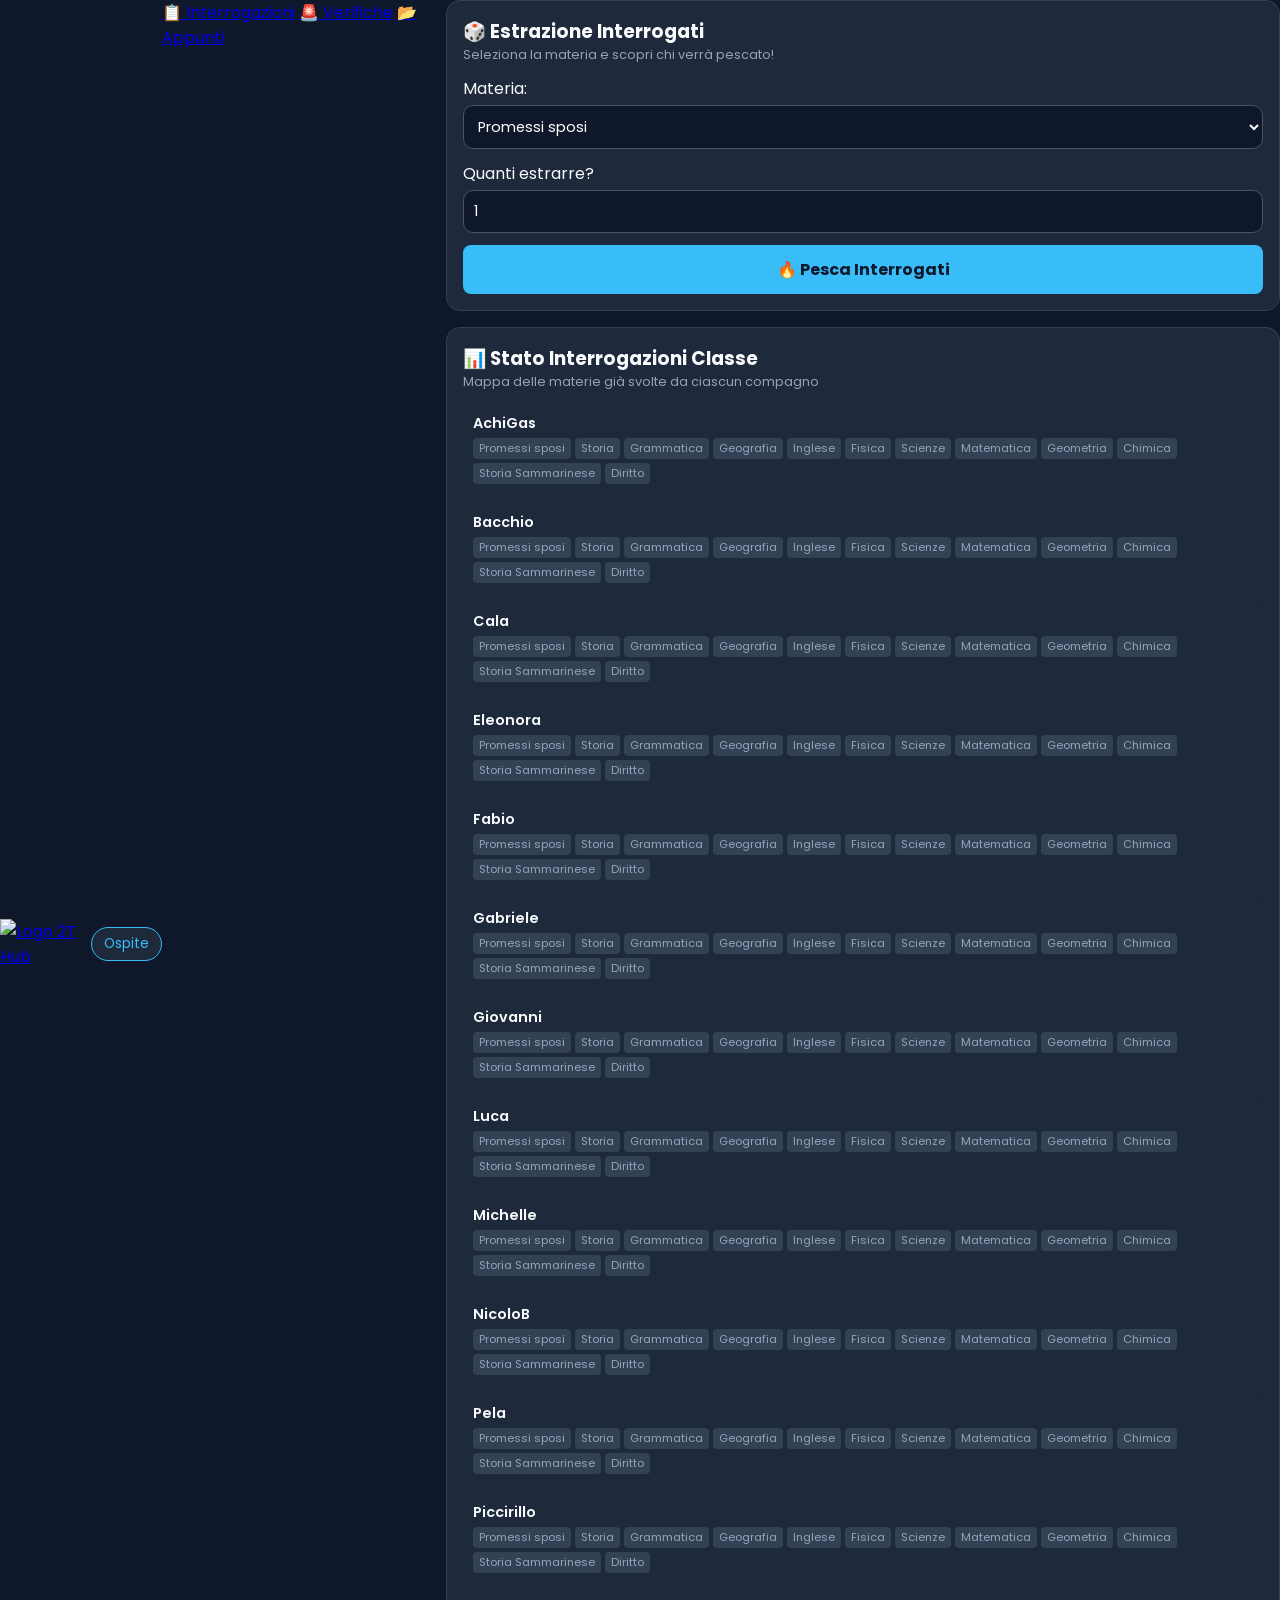
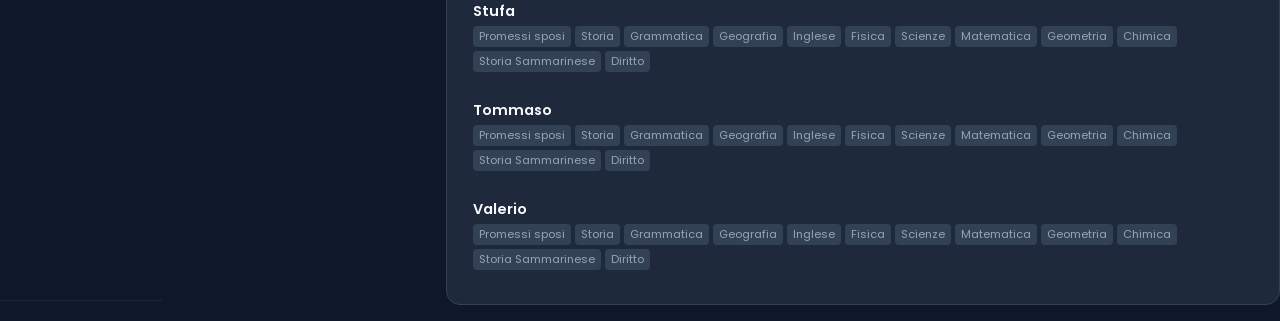
==== interrogazioni.html @ bdebcb43 "Create interrogazioni.html" ====
<!DOCTYPE html>
<html lang="it">
<head>
  <meta charset="UTF-8">
  <meta name="viewport" content="width=device-width, initial-scale=1.0">
  <title>2T Hub - Interrogazioni</title>
  <link rel="stylesheet" href="style.css">
  <link href="https://fonts.googleapis.com/css2?family=Poppins:wght@400;600;700&display=swap" rel="stylesheet">
</head>
<body>

  <!-- Menu Navigazione -->
  <header class="top-bar">
    <a href="index.html" class="logo-group">
      <img src="logo.svg" alt="Logo" class="nav-logo">
      <span class="logo-text">2T Hub</span>
    </a>
    <div id="user-badge" class="user-badge">Ospite</div>
  </header>

  <nav class="nav-tabs">
    <a href="interrogazioni.html" class="tab-link active">📋 Interrogazioni</a>
    <a href="verifiche.html" class="tab-link">🚨 Verifiche</a>
    <a href="appunti.html" class="tab-link">📂 Appunti</a>
    <a href="admin.html" id="nav-admin-link" class="tab-link hidden">⚡ Admin</a>
  </nav>

  <main class="content-container">

    <section class="card">
      <h3>🎲 Estrazione Interrogati</h3>
      <p class="section-desc">Seleziona la materia e scopri chi verrà pescato!</p>

      <div class="picker-form">
        <label>Materia:</label>
        <select id="pick-materia">
          <option value="Promessi sposi">Promessi sposi</option>
          <option value="Storia">Storia</option>
          <option value="Grammatica">Grammatica</option>
          <option value="Geografia">Geografia</option>
          <option value="Inglese">Inglese</option>
          <option value="Fisica">Fisica</option>
          <option value="Scienze">Scienze</option>
          <option value="Matematica">Matematica</option>
          <option value="Geometria">Geometria</option>
          <option value="Chimica">Chimica</option>
          <option value="Storia Sammarinese">Storia Sammarinese</option>
          <option value="Diritto">Diritto</option>
        </select>

        <label>Quanti estrarre?</label>
        <input type="number" id="pick-count" value="1" min="1" max="5">

        <button class="btn-draw" onclick="estraiInterrogati()">🔥 Pesca Interrogati</button>
      </div>

      <div id="draw-result" class="draw-result-box hidden">
        <h5>Estratti per l'interrogazione:</h5>
        <div id="draw-result-names" class="result-names"></div>
      </div>
    </section>

    <section class="card">
      <h3>📊 Stato Interrogazioni Classe</h3>
      <p class="section-desc">Mappa delle materie già svolte da ciascun compagno</p>
      <div id="class-status-list" class="class-status-list"></div>
    </section>

  </main>

  <script src="script.js"></script>
</body>
</html>
---- style.css ----
* {
  box-sizing: border-box;
  margin: 0;
  padding: 0;
  font-family: 'Poppins', sans-serif;
  -webkit-tap-highlight-color: transparent;
}

body {
  background-color: #0f172a;
  color: #f8fafc;
  display: flex;
  justify-content: center;
  min-height: 100vh;
  overflow-x: hidden;
}

.screen {
  position: fixed;
  top: 0; left: 0;
  width: 100vw; height: 100vh;
  background: #0f172a;
  display: flex;
  justify-content: center;
  align-items: center;
  z-index: 100;
  transition: opacity 0.5s ease, visibility 0.5s ease;
}

.hidden { display: none !important; }

/* Loader */
.loader-content { text-align: center; }
.glow-text {
  font-size: 2.8rem;
  font-weight: 700;
  color: #38bdf8;
  text-shadow: 0 0 20px rgba(56, 189, 248, 0.6);
  margin-bottom: 20px;
}
.spinner {
  width: 48px; height: 48px;
  margin: 0 auto;
  border: 5px solid rgba(56, 189, 248, 0.2);
  border-top-color: #38bdf8;
  border-radius: 50%;
  animation: spin 1s linear infinite;
}
@keyframes spin { to { transform: rotate(360deg); } }

/* Select User Modal */
.modal-card {
  background: #1e293b;
  padding: 24px;
  border-radius: 16px;
  width: 85%; max-width: 340px;
  text-align: center;
  border: 1px solid #334155;
}
select, input {
  width: 100%;
  padding: 10px;
  border-radius: 10px;
  background: #0f172a;
  color: #fff;
  border: 1px solid #475569;
  font-size: 0.9rem;
  margin-top: 4px;
  margin-bottom: 12px;
}
button#btn-enter, .btn-primary {
  width: 100%;
  padding: 10px;
  background: #38bdf8;
  color: #0f172a;
  font-weight: 700;
  border: none;
  border-radius: 10px;
  cursor: pointer;
  margin-bottom: 10px;
}

/* Sidebar Menu */
.overlay {
  position: fixed;
  top: 0; left: 0;
  width: 100vw; height: 100vh;
  background: rgba(0,0,0,0.6);
  z-index: 150;
}
.sidebar {
  position: fixed;
  top: 0; left: 0;
  width: 250px; height: 100vh;
  background: #1e293b;
  z-index: 200;
  padding: 20px;
  border-right: 1px solid #334155;
  box-shadow: 5px 0 15px rgba(0,0,0,0.5);
}
.sidebar-header {
  display: flex;
  justify-content: space-between;
  align-items: center;
  margin-bottom: 20px;
  color: #38bdf8;
}
.close-btn {
  background: none;
  border: none;
  color: #fff;
  font-size: 1.5rem;
  cursor: pointer;
}
.sidebar-links { list-style: none; }
.sidebar-links li { margin-bottom: 16px; }
.sidebar-links a {
  color: #f8fafc;
  text-decoration: none;
  font-weight: 600;
  font-size: 1rem;
}

/* Header & Main */
#main-hub { width: 100%; max-width: 480px; padding: 16px; }
.top-bar {
  display: flex;
  justify-content: space-between;
  align-items: center;
  margin-bottom: 20px;
  padding-bottom: 12px;
  border-bottom: 1px solid #1e293b;
}
.menu-btn {
  background: #1e293b;
  border: 1px solid #38bdf8;
  color: #38bdf8;
  font-size: 1.2rem;
  padding: 4px 10px;
  border-radius: 8px;
}
.logo { font-size: 1.4rem; font-weight: 700; color: #38bdf8; }
.user-badge {
  background: #1e293b;
  padding: 6px 12px;
  border-radius: 20px;
  font-size: 0.85rem;
  color: #38bdf8;
  border: 1px solid #38bdf8;
}
.card {
  background: #1e293b;
  border-radius: 14px;
  padding: 16px;
  margin-bottom: 16px;
  border: 1px solid #334155;
}
.section-desc { font-size: 0.8rem; color: #94a3b8; margin-bottom: 12px; }

/* Admin */
.admin-card { border: 1px solid #f43f5e; background: rgba(244, 63, 94, 0.05); }
.admin-header { display: flex; justify-content: space-between; align-items: center; margin-bottom: 12px; }
.badge-admin { background: #f43f5e; color: #fff; font-size: 0.7rem; padding: 2px 8px; border-radius: 6px; font-weight: 700; }
.btn-admin { width: 100%; padding: 10px; background: #f43f5e; color: #fff; border: none; border-radius: 8px; font-weight: 600; cursor: pointer; margin-bottom: 6px; }
.btn-admin.secondary { background: #334155; }
.secret-box { margin-top: 14px; padding: 12px; background: #020617; border: 1px dashed #f43f5e; border-radius: 10px; }
.secret-box h4 { color: #f43f5e; font-size: 0.85rem; margin-bottom: 8px; }

/* Sub-sections & List */
.sub-section { background: #0f172a; padding: 12px; border-radius: 10px; margin-bottom: 14px; }
.sub-section h4 { font-size: 0.95rem; color: #38bdf8; margin-bottom: 10px; }
.btn-draw { width: 100%; padding: 12px; background: #38bdf8; color: #0f172a; font-weight: 700; border: none; border-radius: 8px; font-size: 1rem; cursor: pointer; }
.draw-result-box { margin-top: 12px; padding: 12px; background: rgba(56, 189, 248, 0.1); border: 1px solid #38bdf8; border-radius: 8px; text-align: center; }
.result-names { font-size: 1.2rem; font-weight: 700; color: #4ade80; margin-top: 6px; }

.student-row { background: #1e293b; padding: 10px; border-radius: 8px; margin-bottom: 8px; }
.student-name { font-weight: 600; font-size: 0.9rem; color: #f8fafc; margin-bottom: 4px; }
.subjects-tags { display: flex; flex-wrap: wrap; gap: 4px; }
.tag { background: #334155; color: #94a3b8; font-size: 0.7rem; padding: 2px 6px; border-radius: 4px; }
.tag.done { background: rgba(74, 222, 128, 0.2); color: #4ade80; border: 1px solid #4ade80; }

.verifica-item { display: flex; justify-content: space-between; background: #0f172a; padding: 10px; border-radius: 8px; font-size: 0.85rem; margin-bottom: 6px; }
.verifica-item .materia { font-weight: 600; color: #f43f5e; }
.verifica-item .data { color: #cbd5e1; }

.links-grid { display: flex; flex-wrap: wrap; gap: 8px; margin-top: 8px; }
.chip-btn { background: #0f172a; color: #38bdf8; border: 1px solid #38bdf8; padding: 8px 12px; border-radius: 8px; font-size: 0.8rem; text-decoration: none; display: inline-block; }
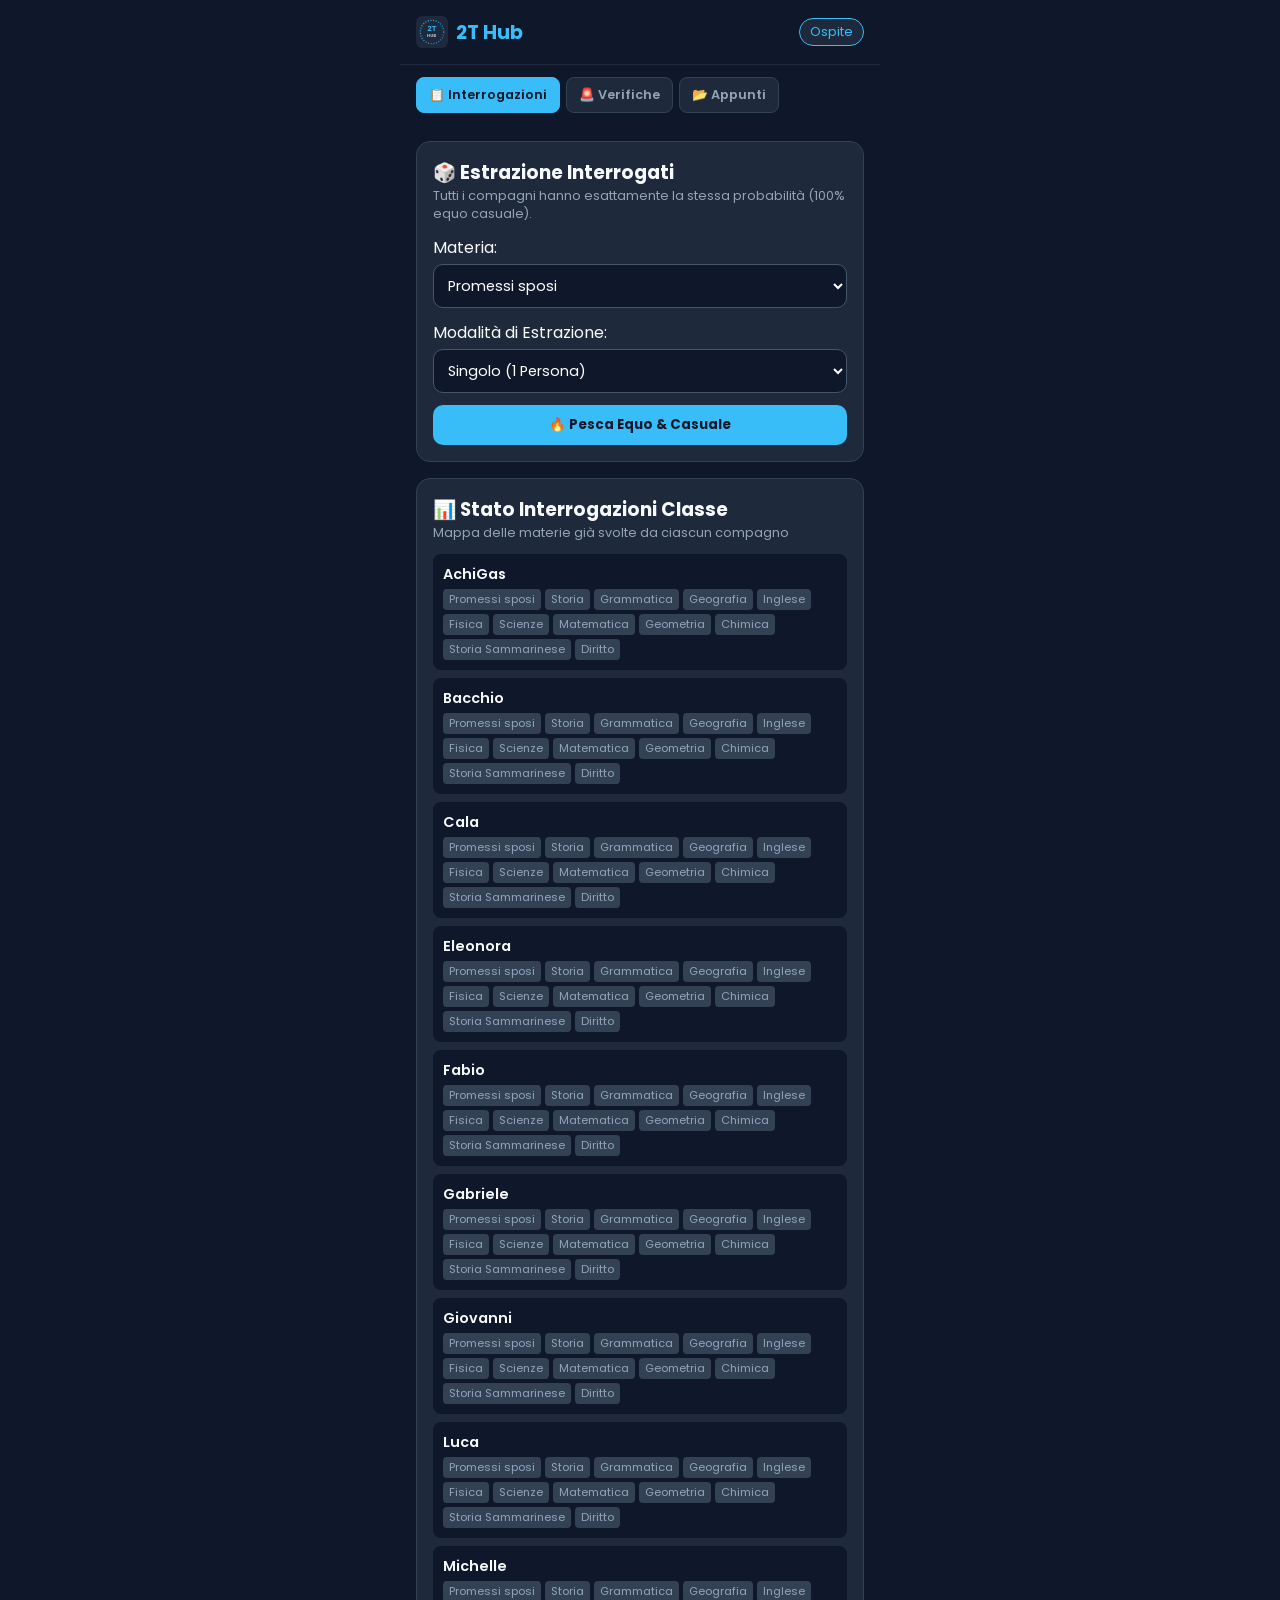
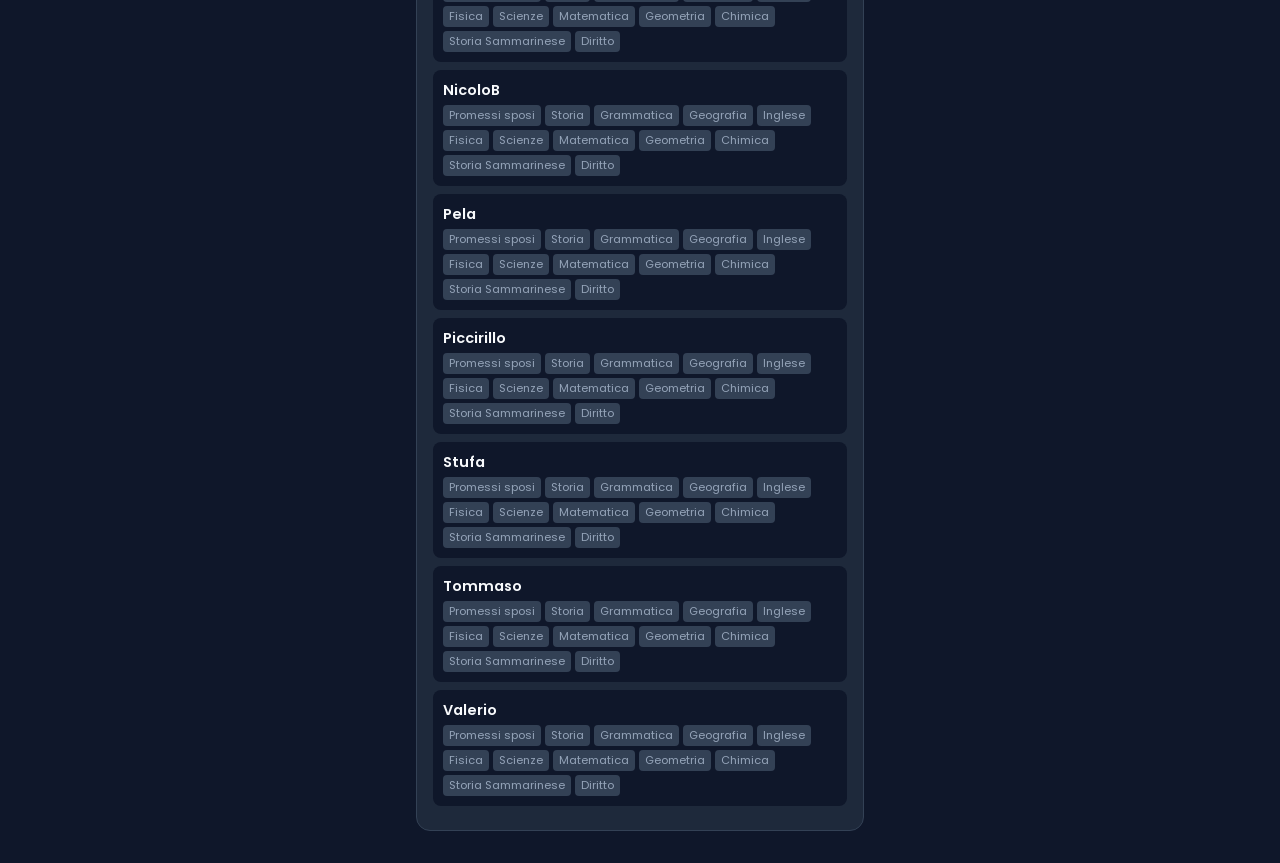
==== commit de63c6b4: "Update interrogazioni.html" ====
--- a/interrogazioni.html
+++ b/interrogazioni.html
@@ -5,11 +5,12 @@
   <meta name="viewport" content="width=device-width, initial-scale=1.0">
   <title>2T Hub - Interrogazioni</title>
   <link rel="stylesheet" href="style.css">
+  <link rel="apple-touch-icon" href="logo.svg">
+  <link rel="icon" type="image/svg+xml" href="logo.svg">
   <link href="https://fonts.googleapis.com/css2?family=Poppins:wght@400;600;700&display=swap" rel="stylesheet">
 </head>
 <body>
 
-  <!-- Menu Navigazione -->
   <header class="top-bar">
     <a href="index.html" class="logo-group">
       <img src="logo.svg" alt="Logo" class="nav-logo">
@@ -29,7 +30,7 @@
 
     <section class="card">
       <h3>🎲 Estrazione Interrogati</h3>
-      <p class="section-desc">Seleziona la materia e scopri chi verrà pescato!</p>
+      <p class="section-desc">Tutti i compagni hanno esattamente la stessa probabilità (100% equo casuale).</p>
 
       <div class="picker-form">
         <label>Materia:</label>
@@ -48,10 +49,14 @@
           <option value="Diritto">Diritto</option>
         </select>
 
-        <label>Quanti estrarre?</label>
-        <input type="number" id="pick-count" value="1" min="1" max="5">
+        <label>Modalità di Estrazione:</label>
+        <select id="pick-modalita">
+          <option value="singolo">Singolo (1 Persona)</option>
+          <option value="coppia">Coppia (2 Persone)</option>
+          <option value="tris">Tris (3 Persone)</option>
+        </select>
 
-        <button class="btn-draw" onclick="estraiInterrogati()">🔥 Pesca Interrogati</button>
+        <button class="btn-draw" onclick="estraiInterrogati()">🔥 Pesca Equo & Casuale</button>
       </div>
 
       <div id="draw-result" class="draw-result-box hidden">
--- a/style.css
+++ b/style.css
@@ -10,9 +10,9 @@
   background-color: #0f172a;
   color: #f8fafc;
   display: flex;
-  justify-content: center;
+  flex-direction: column;
+  align-items: center;
   min-height: 100vh;
-  overflow-x: hidden;
 }
 
 .screen {
@@ -24,156 +24,43 @@
   justify-content: center;
   align-items: center;
   z-index: 100;
-  transition: opacity 0.5s ease, visibility 0.5s ease;
 }
 
 .hidden { display: none !important; }
 
-/* Loader */
+/* Loader & Logos */
 .loader-content { text-align: center; }
-.glow-text {
-  font-size: 2.8rem;
-  font-weight: 700;
-  color: #38bdf8;
-  text-shadow: 0 0 20px rgba(56, 189, 248, 0.6);
-  margin-bottom: 20px;
-}
-.spinner {
-  width: 48px; height: 48px;
-  margin: 0 auto;
-  border: 5px solid rgba(56, 189, 248, 0.2);
-  border-top-color: #38bdf8;
-  border-radius: 50%;
-  animation: spin 1s linear infinite;
-}
+.main-logo-anim { width: 100px; height: 100px; margin-bottom: 16px; animation: pulse 2s infinite ease-in-out; }
+@keyframes pulse { 0%, 100% { transform: scale(1); } 50% { transform: scale(1.08); } }
+
+.glow-text { font-size: 2.2rem; font-weight: 700; color: #38bdf8; margin-bottom: 16px; letter-spacing: 2px; }
+.spinner { width: 40px; height: 40px; margin: 0 auto; border: 4px solid rgba(56, 189, 248, 0.2); border-top-color: #38bdf8; border-radius: 50%; animation: spin 1s linear infinite; }
 @keyframes spin { to { transform: rotate(360deg); } }
 
 /* Select User Modal */
-.modal-card {
-  background: #1e293b;
-  padding: 24px;
-  border-radius: 16px;
-  width: 85%; max-width: 340px;
-  text-align: center;
-  border: 1px solid #334155;
-}
-select, input {
-  width: 100%;
-  padding: 10px;
-  border-radius: 10px;
-  background: #0f172a;
-  color: #fff;
-  border: 1px solid #475569;
-  font-size: 0.9rem;
-  margin-top: 4px;
-  margin-bottom: 12px;
-}
-button#btn-enter, .btn-primary {
-  width: 100%;
-  padding: 10px;
-  background: #38bdf8;
-  color: #0f172a;
-  font-weight: 700;
-  border: none;
-  border-radius: 10px;
-  cursor: pointer;
-  margin-bottom: 10px;
-}
+.modal-card { background: #1e293b; padding: 24px; border-radius: 16px; width: 85%; max-width: 340px; text-align: center; border: 1px solid #334155; }
+.modal-logo { width: 64px; height: 64px; margin-bottom: 10px; }
+select, input { width: 100%; padding: 10px; border-radius: 10px; background: #0f172a; color: #fff; border: 1px solid #475569; font-size: 0.9rem; margin-top: 4px; margin-bottom: 12px; }
 
-/* Sidebar Menu */
-.overlay {
-  position: fixed;
-  top: 0; left: 0;
-  width: 100vw; height: 100vh;
-  background: rgba(0,0,0,0.6);
-  z-index: 150;
-}
-.sidebar {
-  position: fixed;
-  top: 0; left: 0;
-  width: 250px; height: 100vh;
-  background: #1e293b;
-  z-index: 200;
-  padding: 20px;
-  border-right: 1px solid #334155;
-  box-shadow: 5px 0 15px rgba(0,0,0,0.5);
-}
-.sidebar-header {
-  display: flex;
-  justify-content: space-between;
-  align-items: center;
-  margin-bottom: 20px;
-  color: #38bdf8;
-}
-.close-btn {
-  background: none;
-  border: none;
-  color: #fff;
-  font-size: 1.5rem;
-  cursor: pointer;
-}
-.sidebar-links { list-style: none; }
-.sidebar-links li { margin-bottom: 16px; }
-.sidebar-links a {
-  color: #f8fafc;
-  text-decoration: none;
-  font-weight: 600;
-  font-size: 1rem;
-}
+button#btn-enter, .btn-primary, .btn-draw { width: 100%; padding: 10px; background: #38bdf8; color: #0f172a; font-weight: 700; border: none; border-radius: 10px; cursor: pointer; }
 
-/* Header & Main */
-#main-hub { width: 100%; max-width: 480px; padding: 16px; }
-.top-bar {
-  display: flex;
-  justify-content: space-between;
-  align-items: center;
-  margin-bottom: 20px;
-  padding-bottom: 12px;
-  border-bottom: 1px solid #1e293b;
-}
-.menu-btn {
-  background: #1e293b;
-  border: 1px solid #38bdf8;
-  color: #38bdf8;
-  font-size: 1.2rem;
-  padding: 4px 10px;
-  border-radius: 8px;
-}
-.logo { font-size: 1.4rem; font-weight: 700; color: #38bdf8; }
-.user-badge {
-  background: #1e293b;
-  padding: 6px 12px;
-  border-radius: 20px;
-  font-size: 0.85rem;
-  color: #38bdf8;
-  border: 1px solid #38bdf8;
-}
-.card {
-  background: #1e293b;
-  border-radius: 14px;
-  padding: 16px;
-  margin-bottom: 16px;
-  border: 1px solid #334155;
-}
+/* Layout Header e Navigazione Tabs */
+.top-bar { width: 100%; max-width: 480px; display: flex; justify-content: space-between; align-items: center; padding: 16px; border-bottom: 1px solid #1e293b; }
+.logo-group { display: flex; align-items: center; gap: 8px; text-decoration: none; }
+.nav-logo { width: 32px; height: 32px; }
+.logo-text { font-size: 1.2rem; font-weight: 700; color: #38bdf8; }
+.user-badge { background: #1e293b; padding: 4px 10px; border-radius: 20px; font-size: 0.8rem; color: #38bdf8; border: 1px solid #38bdf8; }
+
+.nav-tabs { width: 100%; max-width: 480px; display: flex; gap: 6px; padding: 12px 16px; overflow-x: auto; }
+.tab-link { background: #1e293b; color: #94a3b8; padding: 8px 12px; border-radius: 8px; font-size: 0.8rem; font-weight: 600; text-decoration: none; white-space: nowrap; border: 1px solid #334155; }
+.tab-link.active { background: #38bdf8; color: #0f172a; border-color: #38bdf8; }
+
+.content-container { width: 100%; max-width: 480px; padding: 16px; }
+.card { background: #1e293b; border-radius: 14px; padding: 16px; margin-bottom: 16px; border: 1px solid #334155; }
 .section-desc { font-size: 0.8rem; color: #94a3b8; margin-bottom: 12px; }
 
-/* Admin */
-.admin-card { border: 1px solid #f43f5e; background: rgba(244, 63, 94, 0.05); }
-.admin-header { display: flex; justify-content: space-between; align-items: center; margin-bottom: 12px; }
-.badge-admin { background: #f43f5e; color: #fff; font-size: 0.7rem; padding: 2px 8px; border-radius: 6px; font-weight: 700; }
-.btn-admin { width: 100%; padding: 10px; background: #f43f5e; color: #fff; border: none; border-radius: 8px; font-weight: 600; cursor: pointer; margin-bottom: 6px; }
-.btn-admin.secondary { background: #334155; }
-.secret-box { margin-top: 14px; padding: 12px; background: #020617; border: 1px dashed #f43f5e; border-radius: 10px; }
-.secret-box h4 { color: #f43f5e; font-size: 0.85rem; margin-bottom: 8px; }
-
-/* Sub-sections & List */
-.sub-section { background: #0f172a; padding: 12px; border-radius: 10px; margin-bottom: 14px; }
-.sub-section h4 { font-size: 0.95rem; color: #38bdf8; margin-bottom: 10px; }
-.btn-draw { width: 100%; padding: 12px; background: #38bdf8; color: #0f172a; font-weight: 700; border: none; border-radius: 8px; font-size: 1rem; cursor: pointer; }
-.draw-result-box { margin-top: 12px; padding: 12px; background: rgba(56, 189, 248, 0.1); border: 1px solid #38bdf8; border-radius: 8px; text-align: center; }
-.result-names { font-size: 1.2rem; font-weight: 700; color: #4ade80; margin-top: 6px; }
-
-.student-row { background: #1e293b; padding: 10px; border-radius: 8px; margin-bottom: 8px; }
+/* Dynamic List Items */
+.student-row { background: #0f172a; padding: 10px; border-radius: 8px; margin-bottom: 8px; }
 .student-name { font-weight: 600; font-size: 0.9rem; color: #f8fafc; margin-bottom: 4px; }
 .subjects-tags { display: flex; flex-wrap: wrap; gap: 4px; }
 .tag { background: #334155; color: #94a3b8; font-size: 0.7rem; padding: 2px 6px; border-radius: 4px; }
@@ -181,7 +68,18 @@
 
 .verifica-item { display: flex; justify-content: space-between; background: #0f172a; padding: 10px; border-radius: 8px; font-size: 0.85rem; margin-bottom: 6px; }
 .verifica-item .materia { font-weight: 600; color: #f43f5e; }
-.verifica-item .data { color: #cbd5e1; }
 
-.links-grid { display: flex; flex-wrap: wrap; gap: 8px; margin-top: 8px; }
-.chip-btn { background: #0f172a; color: #38bdf8; border: 1px solid #38bdf8; padding: 8px 12px; border-radius: 8px; font-size: 0.8rem; text-decoration: none; display: inline-block; }
+.links-grid { display: flex; flex-wrap: wrap; gap: 8px; }
+.chip-btn { background: #0f172a; color: #38bdf8; border: 1px solid #38bdf8; padding: 8px 12px; border-radius: 8px; font-size: 0.8rem; text-decoration: none; }
+
+/* Admin Styling */
+.admin-card { border: 1px solid #f43f5e; background: rgba(244, 63, 94, 0.05); }
+.admin-header { display: flex; justify-content: space-between; align-items: center; margin-bottom: 12px; }
+.badge-admin { background: #f43f5e; color: #fff; font-size: 0.7rem; padding: 2px 8px; border-radius: 6px; font-weight: 700; }
+.btn-admin { width: 100%; padding: 10px; background: #f43f5e; color: #fff; border: none; border-radius: 8px; font-weight: 600; cursor: pointer; margin-bottom: 6px; }
+.btn-admin.secondary { background: #334155; }
+.secret-box { margin-top: 14px; padding: 12px; background: #020617; border: 1px dashed #f43f5e; border-radius: 10px; }
+.secret-box h4 { color: #f43f5e; font-size: 0.85rem; margin-bottom: 4px; }
+.secret-desc { font-size: 0.75rem; color: #94a3b8; margin-bottom: 8px; }
+.draw-result-box { margin-top: 12px; padding: 12px; background: rgba(56, 189, 248, 0.1); border: 1px solid #38bdf8; border-radius: 8px; text-align: center; }
+.result-names { font-size: 1.2rem; font-weight: 700; color: #4ade80; margin-top: 6px; }
